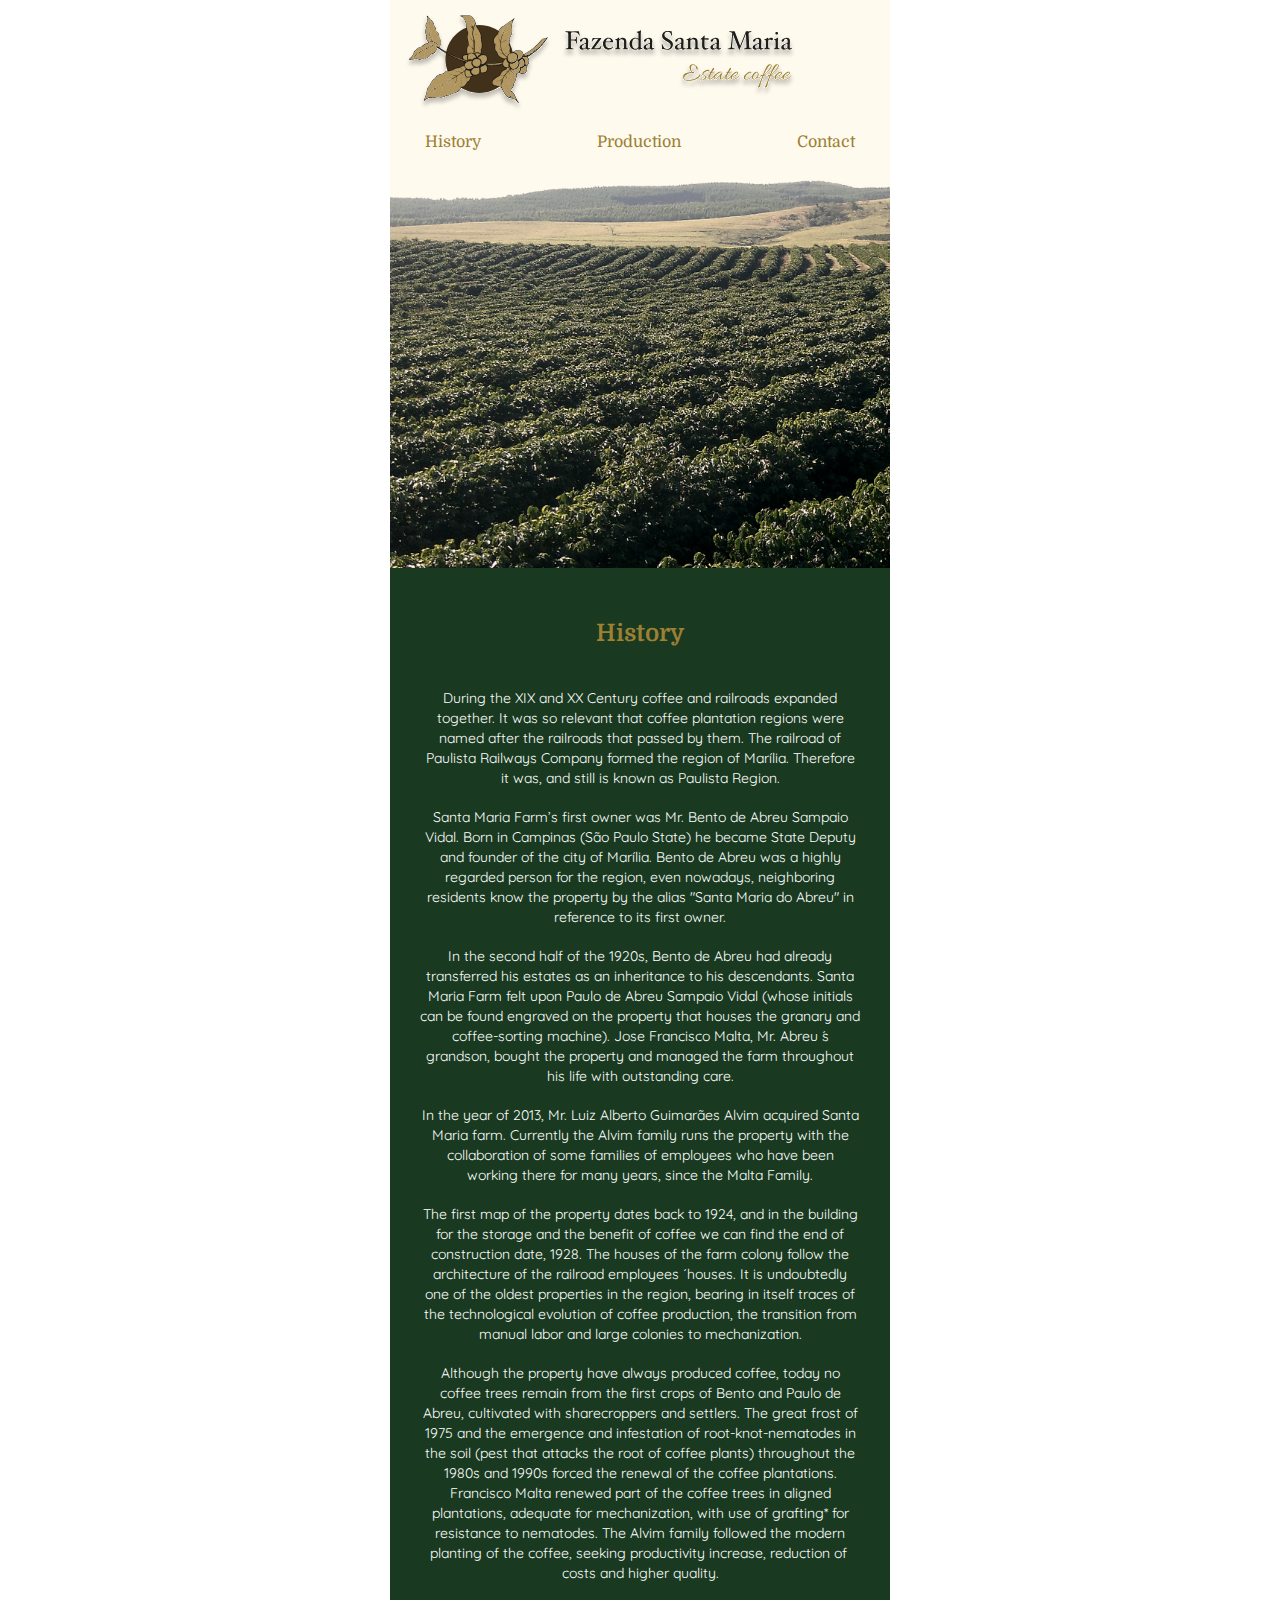
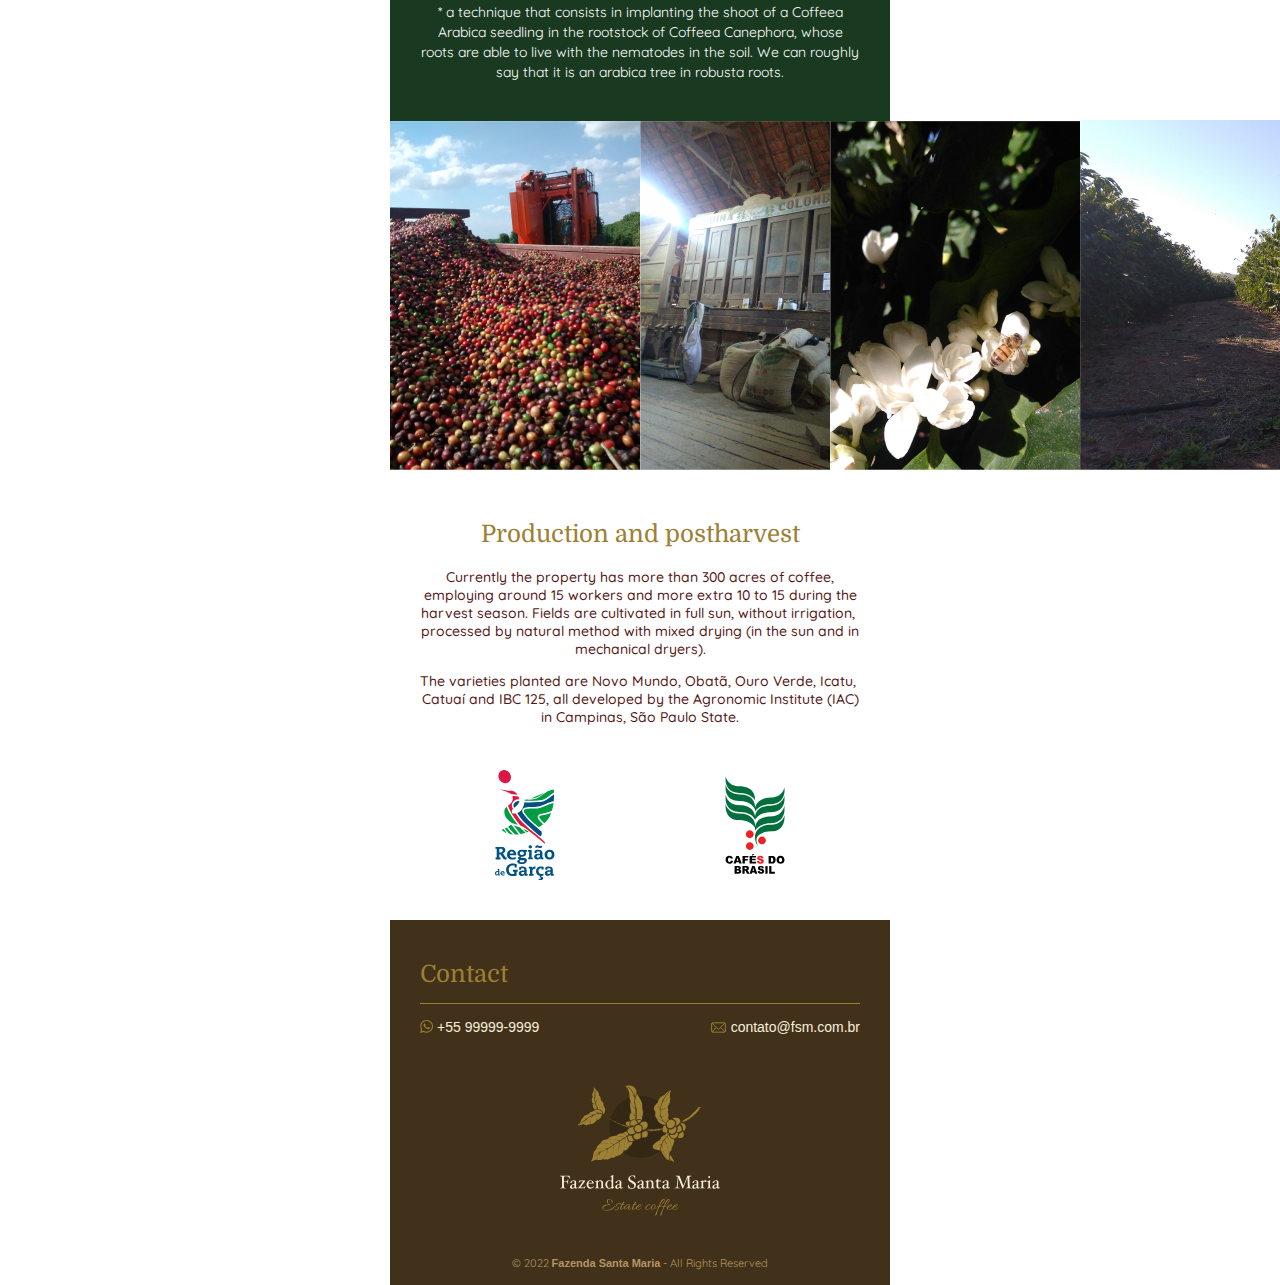
==== home.html @ b1a5f1fe "slide w autoplay on css" ====
<!DOCTYPE html>
<html lang="en">
<head>
  <meta charset="UTF-8">
  <meta http-equiv="X-UA-Compatible" content="IE=edge">
  <meta name="viewport" content="width=device-width, initial-scale=1.0">
  <!-- <link rel="stylesheet" href="https://cdnjs.cloudflare.com/ajax/libs/glider-js/1.6.6/glider.min.css" integrity="sha512-YM6sLXVMZqkCspZoZeIPGXrhD9wxlxEF7MzniuvegURqrTGV2xTfqq1v9FJnczH+5OGFl5V78RgHZGaK34ylVg==" crossorigin="anonymous" referrerpolicy="no-referrer" /> -->
  <link rel="stylesheet" type="text/css" href="./assets/main.css" media="screen" />
  <title>Fazenda Santa Maria</title>
</head>
<body>
  <div class="mobile-width">

    <div class="header-container">
      <div class="header-wrapper">
        <div class="header-logo-box"> 
          <img src="./assets/images/logo.svg" alt="logo">
        </div>
        <div class="header-menu">
          <ul>
            <li><a href="#history">History</a></li>
            <li><a href="#production">Production</a></li>
            <li><a href="#contact">Contact</a></li>
          </ul>
        </div>
      </div>
    </div>
  
    <div class="picture-container">
    </div>


    <div id="history" class="history-container">
      <div class="history-wrapper">
        <h2> History </h2>
        <p> During the XIX and XX Century coffee and railroads expanded together. It was so relevant that coffee plantation regions were named after the railroads that passed by them. The railroad of Paulista Railways Company formed the region of Marília. Therefore it was, and still is known as Paulista Region.</p>
        <p>Santa Maria Farm’s first owner was Mr. Bento de Abreu Sampaio Vidal. Born in Campinas (São Paulo State) he became State Deputy and founder of the city of Marília. ​Bento de Abreu was a highly regarded person for the region, even nowadays, neighboring residents know the property by the alias "Santa Maria do Abreu" in reference to its first owner.</p>
        <p> In the second half of the 1920s, Bento de Abreu had already transferred his estates as an inheritance to his descendants. Santa Maria Farm felt upon Paulo de Abreu Sampaio Vidal (whose initials can be found engraved on the property that houses the granary and coffee-sorting machine). Jose Francisco Malta, Mr. Abreu ́s grandson, bought the property and managed the farm throughout his life with outstanding​ ​care.</p>
        <p>In the year of 2013, Mr. Luiz Alberto Guimarães Alvim acquired Santa Maria farm. Currently the Alvim family runs the property with the collaboration​ ​of​ ​some​ ​families​ ​of​ ​employees​ ​who have been working there for many years, since the Malta​ ​Family. </p>
        <p>The first map of the property dates back to 1924, and in the building for the storage and the benefit of coffee we can find the end of construction date, 1928. The houses of the farm colony follow the architecture of the railroad employees ́ houses. It is undoubtedly one of the oldest properties in the region, bearing in itself traces of the technological evolution of coffee production, the transition from manual labor and large colonies to​ ​mechanization. </p>
        <p> Although the prop​erty have always produced coffee, today no coffee trees remain from the first crops of Bento and Paulo de Abreu, cultivated with sharecroppers and settlers. The great frost of 1975 and the emergence and infestation of root-knot-nematodes in the soil (pest that attacks the root of coffee plants) throughout the 1980s and 1990s forced the renewal of the coffee plantations. Francisco Malta renewed part of the coffee trees in aligned plantations, adequate for mechanization, with use of grafting* for resistance to nematodes. The Alvim family followed the modern planting of the coffee, seeking productivity increase, reduction​ ​of​ ​costs​ ​and​ ​higher​ ​quality.</p>
        <p>* a ​technique that consists in implanting the shoot of a Coffeea Arabica seedling in the rootstock of Coffeea Canephora, whose roots are able to live with the nematodes in the soil. We can roughly say that it is an arabica tree​ ​in​ ​robusta​ ​roots. </p>
      </div>
    </div>


    <div class="slider"> 
      <div class="slide-track">
        <div class="slide"><img src="./assets/images/sld-fazenda.jpg" ></div>
        <div class="slide-thin"><img src="./assets/images/sld-fazenda2.jpg" ></div>
        <div class="slide"><img src="./assets/images/sld-fazenda5.jpg" ></div>
        <div class="slide-large"><img src="./assets/images/sld-fazenda6.jpg" ></div>
        <div class="slide-thin"><img src="./assets/images/sld-fazenda7.jpg" ></div>
        <div class="slide"><img src="./assets/images/sld-fazenda.jpg" ></div>
        <div class="slide-thin"><img src="./assets/images/sld-fazenda2.jpg" ></div>
        <div class="slide"><img src="./assets/images/sld-fazenda5.jpg" ></div>
        <div class="slide-large"><img src="./assets/images/sld-fazenda6.jpg" ></div>
        <div class="slide-thin"><img src="./assets/images/sld-fazenda7.jpg" ></div>
      </div>
    </div>

    <div id="production" class="production-container">
      <div class="production-wrapper">
        <div class="production-text"> 
          <h2>Production​ ​and​ ​postharvest</h2>
          <p>Currently the property has more than 300 acres of coffee, employing around 15 workers and more extra 10 to 15 during the harvest season. Fields are cultivated in full sun, without irrigation, ​processed by natural method​ ​with​ ​mixed​ ​drying​ ​(in​ ​the​ ​sun​ ​and​ ​in​ ​mechanical​ ​dryers).</p>
          <p>The varieties planted are ​Novo Mundo​, ​Obatã​, ​Ouro Verde​, ​Icatu​, ​Catuaí and ​IBC 125​, all developed by the​ ​Agronomic​ ​Institute​ ​(IAC)​ ​in​ ​Campinas,​ ​São​ ​Paulo​ ​State.</p>
        </div>
        <div class="production-logos"> 
          <img src="./assets/images/garca.svg" alt="logo">
          <img src="./assets/images/cafebr.svg" alt="logo">
        </div>
      </div>
    </div>

    <div id="contact" class="footer-container">
      <div class="footer-wrapper">
        <div class="footer-contact">
          <div class="footer-contact--title">
            Contact
          </div>
          <div class="footer-contact--data">
            <div class="footer-contact--cellphone">
              +55 99999-9999
            </div>
            <div class="footer-contact--mail">
              contato@fsm.com.br
            </div>
          </div>
        </div>
        <div class="footer-logo">
          <img src="./assets/images/logo2.svg" alt="logo">
        </div>
        <div class="footer-rights">
          © 2022 <span class="text-bold">Fazenda Santa Maria</span> - All Rights Reserved
        </div>
      </div>
    </div>


  </div>
</body>
<!-- <script src="https://cdnjs.cloudflare.com/ajax/libs/glider-js/1.6.6/glider.min.js" integrity="sha512-RidPlemZ+Xtdq62dXb81kYFycgFQJ71CKg+YbKw+deBWB0TLIqCraOn6k0CWDH2rGvE1a8ruqMB+4E4OLVJ7Dg==" crossorigin="anonymous" referrerpolicy="no-referrer"></script>
<script src="./assets/script.js"></script> -->
</html>
---- assets/main.css ----
@import url('https://fonts.googleapis.com/css2?family=Domine&family=Quicksand:wght@500&display=swap');


body {
  height: 100%;
  margin: 0;
}

h1, h2, h3, h4, h5, h6, p, span,  ul, ol, li, legend, table, tr, td, div {
  font-family: 'Manrope', sans-serif;
  box-sizing: border-box;
}

input, select, textarea {
  font-family: 'Inter', sans-serif;
  box-sizing: border-box;
}

html {
  scroll-behavior: smooth;
}

a {
  text-decoration: none;
}

html {
  scroll-behavior: smooth;
}

.mobile-width {
  max-width: 500px;
  margin: 0 auto;
}

.header-container {
  background-color: #FFFAEE;
  padding: 15px 15px 0;
}

.header-wrapper {
  display: flex;
  flex-wrap: wrap;
}

.header-logo-box {
  display: flex;
}

.header-logo-box img {  
  max-width: 100%;  
  height: auto;  
}

.header-menu{
  width: 100%;
}
  
.header-menu ul {
  list-style-type: none;
  display: flex;
  justify-content: space-between;
  padding: 5px 20px;
}

.header-menu li a {
  color: #9C8034;
  font-family: 'Domine';
  font-size: 16px;
  line-height: 20px;
  text-decoration: none;
}

.header-menu li:hover {
  cursor: pointer;
}

.picture-container {
  width: 100%;
  min-height: 400px;
  background-image: url("images/fazenda.jpg");
  background-size: cover;
  margin-bottom: -25px;
}

.history-container {
  width: 100%;
  background-color: #193A20;
  padding-bottom: 20px;
}

.history-wrapper {
  padding: 0 30px;
}

.history-wrapper h2 {
  font-family: 'Domine';
  align-items: center;
  font-size: 24px;
  line-height: 30px;
  color: #9C8034;
  padding: 50px 0 20px;
  text-align: center;
}

.history-wrapper p {
  font-family: 'Quicksand';
  color: white;
  text-align: center;
  font-size: 14px;
  line-height: 20px;
  padding-bottom: 5px;
}

.slider {
  height: 349px;
  margin: auto;
  position: relative;
  display: grid;
  place-items: center;
}

.slide-track {
  display: flex;
  width: 6000px;
  animation: scroll 25s linear infinite;
}

.slide {
  height: 200px;
  width: 250px;
  display: flex;
  align-items: center;
}

.slide-thin {
  height: 200px;
  width: 190px;
  display: flex;
  align-items: center;
}

.slide-large {
  height: 200px;
  width: 615px;
  display: flex;
  align-items: center;
}


@keyframes scroll {
  0% {
    transform: translateX(0);
  }
  100% {
    transform: translateX(calc(-250px *10));
  }
}

.production-container {
  width: 100%;
}

.production-wrapper{
  display: block;
}
    
.production-text {
  text-align: center;
  padding: 30px;
}

.production-text h2 {
  font-family: 'Domine';
  font-size: 24px;
  line-height: 28px;
  font-weight: 400;
  color: #9C8034;
}

.production-text p {
  font-family: 'Quicksand';
  font-size: 14px;
  line-height: 18px;
  font-weight: 500;
  color: #561717
}
    
.production-logos {
  padding: 0 20px 40px;
  display: flex;
  justify-content: space-around;
}

.production-logos img {
    width: 60px;
  }

 
.footer-container {
  width: 100%;
  background-color: #41311A;
}
.footer-wrapper {
  padding: 40px 30px 15px;
  display: block;
}

.footer-contact{
  padding-bottom: 50px;
}

.footer-contact--title{
  color: #9C8034;
  font-family: 'Domine';
  font-weight: 400;
  font-size: 24px;
  line-height: 28px;
  margin-bottom: 15px;
  padding-bottom: 15px;
  border-bottom: 1px solid;
}

.footer-contact--data {
  display: flex;
  justify-content: space-between;
  font-family: 'Quicksand';
  font-size: 14px;
  color: #F8EFDB;
}

.footer-contact--data img {
  width: 15px;
}

.footer-contact--cellphone, .footer-contact--mail {
  display: flex;
  padding-left: 17px;
  position: relative;
}

.footer-contact--cellphone::before{
  position: absolute;
  content: "";
  width: 13px;
  height: 13px;
  top: 1px;
  left: 0;
  background-image: url("images/cellphone.svg");
  background-size: contain;
  background-repeat: no-repeat;
}

.footer-contact--mail::before{
  position: absolute;
  content: "";
  width: 15px;
  height: 15px;
  top: 3px;
  left: -3px;
  background-image: url("images/mail.svg");
  background-size: contain;
  background-repeat: no-repeat;
}
    
.footer-logo {
  display: flex;
  justify-content: center;
  padding-bottom: 40px;
}

.footer-logo img {
  width: 160px;
}
 
.footer-rights{
  color: #B29660;
  font-family: 'Quicksand';
  font-size: 11px;
  text-align: center;
}

span.text-bold { 
  font-weight: 700;
}

.u-pl5 {
  padding-left: 5px;
}
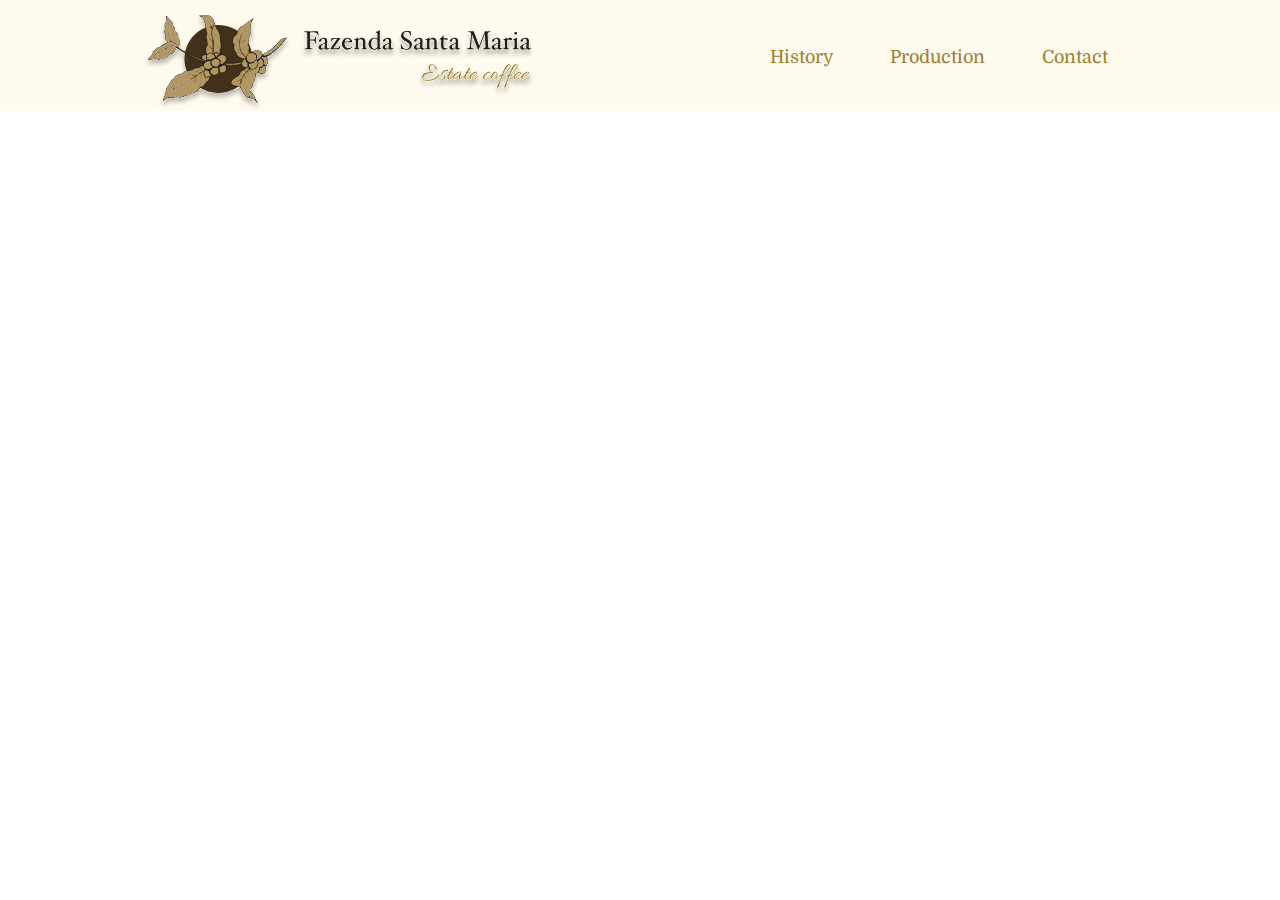
==== commit 68dc88b1: "make header responsive" ====
--- a/home.html
+++ b/home.html
@@ -9,7 +9,7 @@
   <title>Fazenda Santa Maria</title>
 </head>
 <body>
-  <div class="mobile-width">
+  <!-- <div class="mobile-width"> -->
 
     <div class="header-container">
       <div class="header-wrapper">
@@ -25,7 +25,7 @@
         </div>
       </div>
     </div>
-  
+<!--   
     <div class="picture-container">
     </div>
 
@@ -98,7 +98,7 @@
     </div>
 
 
-  </div>
+  </div> -->
 </body>
 <!-- <script src="https://cdnjs.cloudflare.com/ajax/libs/glider-js/1.6.6/glider.min.js" integrity="sha512-RidPlemZ+Xtdq62dXb81kYFycgFQJ71CKg+YbKw+deBWB0TLIqCraOn6k0CWDH2rGvE1a8ruqMB+4E4OLVJ7Dg==" crossorigin="anonymous" referrerpolicy="no-referrer"></script>
 <script src="./assets/script.js"></script> -->
--- a/assets/main.css
+++ b/assets/main.css
@@ -33,18 +33,26 @@
   margin: 0 auto;
 }
 
+
+
 .header-container {
   background-color: #FFFAEE;
   padding: 15px 15px 0;
-}
+  min-width: 325px;
+}
+
+
 
 .header-wrapper {
   display: flex;
   flex-wrap: wrap;
+  max-width: 1200px;
+  margin: 0 auto; 
 }
 
 .header-logo-box {
   display: flex;
+  margin: 0 auto;
 }
 
 .header-logo-box img {  
@@ -52,16 +60,31 @@
   height: auto;  
 }
 
-.header-menu{
-  width: 100%;
-}
-  
-.header-menu ul {
-  list-style-type: none;
-  display: flex;
-  justify-content: space-between;
-  padding: 5px 20px;
-}
+.header-menu { 
+  width: 100%;
+  max-width: 395px;
+  margin: 0 auto;
+}
+
+@media (max-width:815px) {
+  .header-menu ul {
+    list-style-type: none;
+    display: flex;
+    justify-content: space-between;
+    padding: 0;
+  }
+}
+
+@media (min-width:815px) {
+  .header-menu ul {
+    list-style-type: none;
+    display: flex;
+    justify-content: space-around;
+    padding: 10px 0 0;
+    font-size: 20px;
+  }
+}
+
 
 .header-menu li a {
   color: #9C8034;
@@ -69,6 +92,12 @@
   font-size: 16px;
   line-height: 20px;
   text-decoration: none;
+}
+
+@media (min-width:815px) {
+  .header-menu li a {
+    font-size: 18px;
+  }
 }
 
 .header-menu li:hover {
@@ -118,6 +147,8 @@
   position: relative;
   display: grid;
   place-items: center;
+  max-width: 500px;
+  overflow: hidden;
 }
 
 .slide-track {
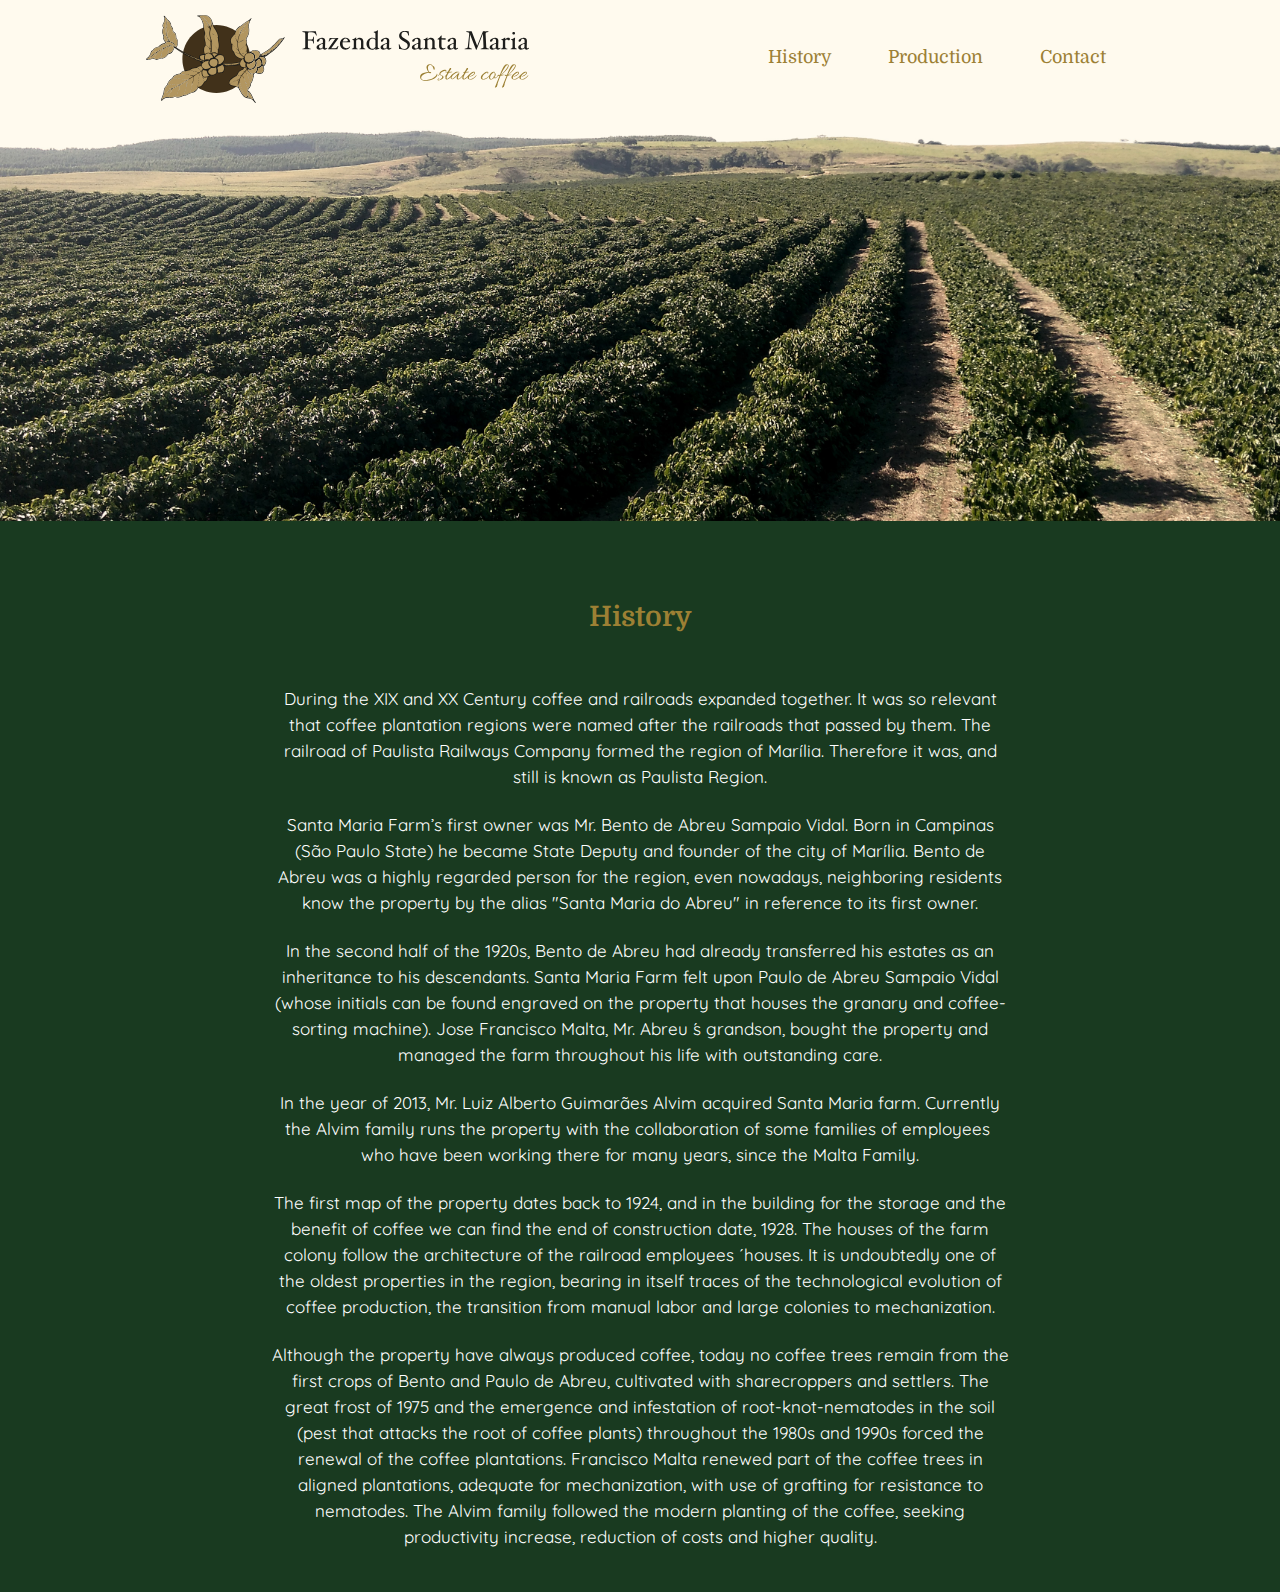
==== commit 0cf0924a: "history section responsive" ====
--- a/home.html
+++ b/home.html
@@ -25,7 +25,7 @@
         </div>
       </div>
     </div>
-<!--   
+ 
     <div class="picture-container">
     </div>
 
@@ -38,12 +38,12 @@
         <p> In the second half of the 1920s, Bento de Abreu had already transferred his estates as an inheritance to his descendants. Santa Maria Farm felt upon Paulo de Abreu Sampaio Vidal (whose initials can be found engraved on the property that houses the granary and coffee-sorting machine). Jose Francisco Malta, Mr. Abreu ́s grandson, bought the property and managed the farm throughout his life with outstanding​ ​care.</p>
         <p>In the year of 2013, Mr. Luiz Alberto Guimarães Alvim acquired Santa Maria farm. Currently the Alvim family runs the property with the collaboration​ ​of​ ​some​ ​families​ ​of​ ​employees​ ​who have been working there for many years, since the Malta​ ​Family. </p>
         <p>The first map of the property dates back to 1924, and in the building for the storage and the benefit of coffee we can find the end of construction date, 1928. The houses of the farm colony follow the architecture of the railroad employees ́ houses. It is undoubtedly one of the oldest properties in the region, bearing in itself traces of the technological evolution of coffee production, the transition from manual labor and large colonies to​ ​mechanization. </p>
-        <p> Although the prop​erty have always produced coffee, today no coffee trees remain from the first crops of Bento and Paulo de Abreu, cultivated with sharecroppers and settlers. The great frost of 1975 and the emergence and infestation of root-knot-nematodes in the soil (pest that attacks the root of coffee plants) throughout the 1980s and 1990s forced the renewal of the coffee plantations. Francisco Malta renewed part of the coffee trees in aligned plantations, adequate for mechanization, with use of grafting* for resistance to nematodes. The Alvim family followed the modern planting of the coffee, seeking productivity increase, reduction​ ​of​ ​costs​ ​and​ ​higher​ ​quality.</p>
-        <p>* a ​technique that consists in implanting the shoot of a Coffeea Arabica seedling in the rootstock of Coffeea Canephora, whose roots are able to live with the nematodes in the soil. We can roughly say that it is an arabica tree​ ​in​ ​robusta​ ​roots. </p>
+        <p> Although the prop​erty have always produced coffee, today no coffee trees remain from the first crops of Bento and Paulo de Abreu, cultivated with sharecroppers and settlers. The great frost of 1975 and the emergence and infestation of root-knot-nematodes in the soil (pest that attacks the root of coffee plants) throughout the 1980s and 1990s forced the renewal of the coffee plantations. Francisco Malta renewed part of the coffee trees in aligned plantations, adequate for mechanization, with use of grafting for resistance to nematodes. The Alvim family followed the modern planting of the coffee, seeking productivity increase, reduction​ ​of​ ​costs​ ​and​ ​higher​ ​quality.</p>
+        
       </div>
     </div>
 
-
+<!--  
     <div class="slider"> 
       <div class="slide-track">
         <div class="slide"><img src="./assets/images/sld-fazenda.jpg" ></div>
--- a/assets/main.css
+++ b/assets/main.css
@@ -32,8 +32,6 @@
   max-width: 500px;
   margin: 0 auto;
 }
-
-
 
 .header-container {
   background-color: #FFFAEE;
@@ -41,7 +39,11 @@
   min-width: 325px;
 }
 
-
+@media (min-width:815px) {
+  .header-container {
+    padding: 15px 15px 20px;
+  }
+}
 
 .header-wrapper {
   display: flex;
@@ -85,7 +87,6 @@
   }
 }
 
-
 .header-menu li a {
   color: #9C8034;
   font-family: 'Domine';
@@ -104,22 +105,39 @@
   cursor: pointer;
 }
 
+
 .picture-container {
   width: 100%;
   min-height: 400px;
   background-image: url("images/fazenda.jpg");
   background-size: cover;
   margin-bottom: -25px;
+  min-width: 325px;
 }
 
 .history-container {
   width: 100%;
   background-color: #193A20;
   padding-bottom: 20px;
+  min-width: 325px;
 }
 
 .history-wrapper {
   padding: 0 30px;
+  margin: 0 auto;
+  max-width: 400px;
+}
+
+@media (min-width:815px) {
+  .history-wrapper {
+    max-width: 600px;
+  }
+}
+
+@media (min-width:1200px) {
+  .history-wrapper {
+    max-width: 800px;
+  }
 }
 
 .history-wrapper h2 {
@@ -132,6 +150,14 @@
   text-align: center;
 }
 
+@media (min-width:815px) {
+  .history-wrapper h2 {
+    font-size: 28px;
+    line-height: 32px;
+    padding: 80px 0 30px;
+  }
+}
+
 .history-wrapper p {
   font-family: 'Quicksand';
   color: white;
@@ -140,6 +166,15 @@
   line-height: 20px;
   padding-bottom: 5px;
 }
+
+@media (min-width:815px) {
+  .history-wrapper p {
+    font-size: 17px;
+    line-height: 26px;
+  }
+}
+
+
 
 .slider {
   height: 349px;
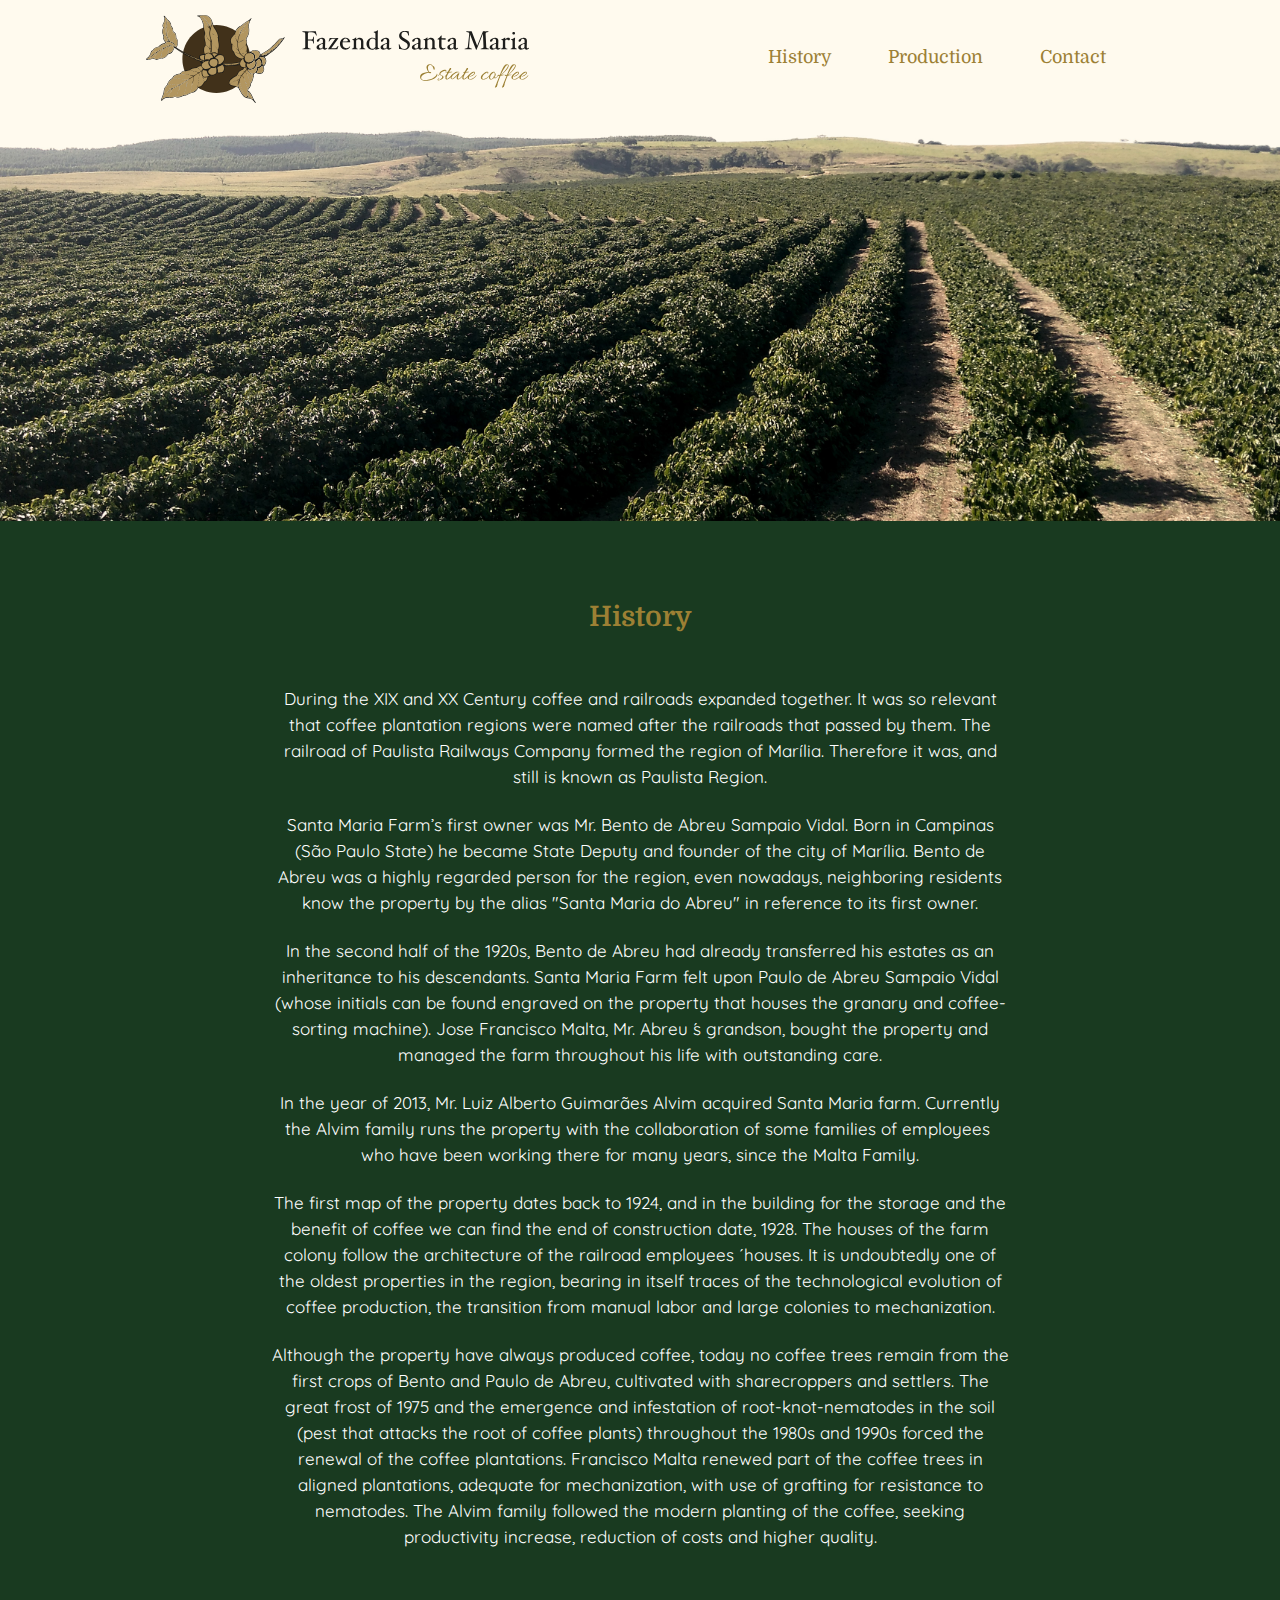
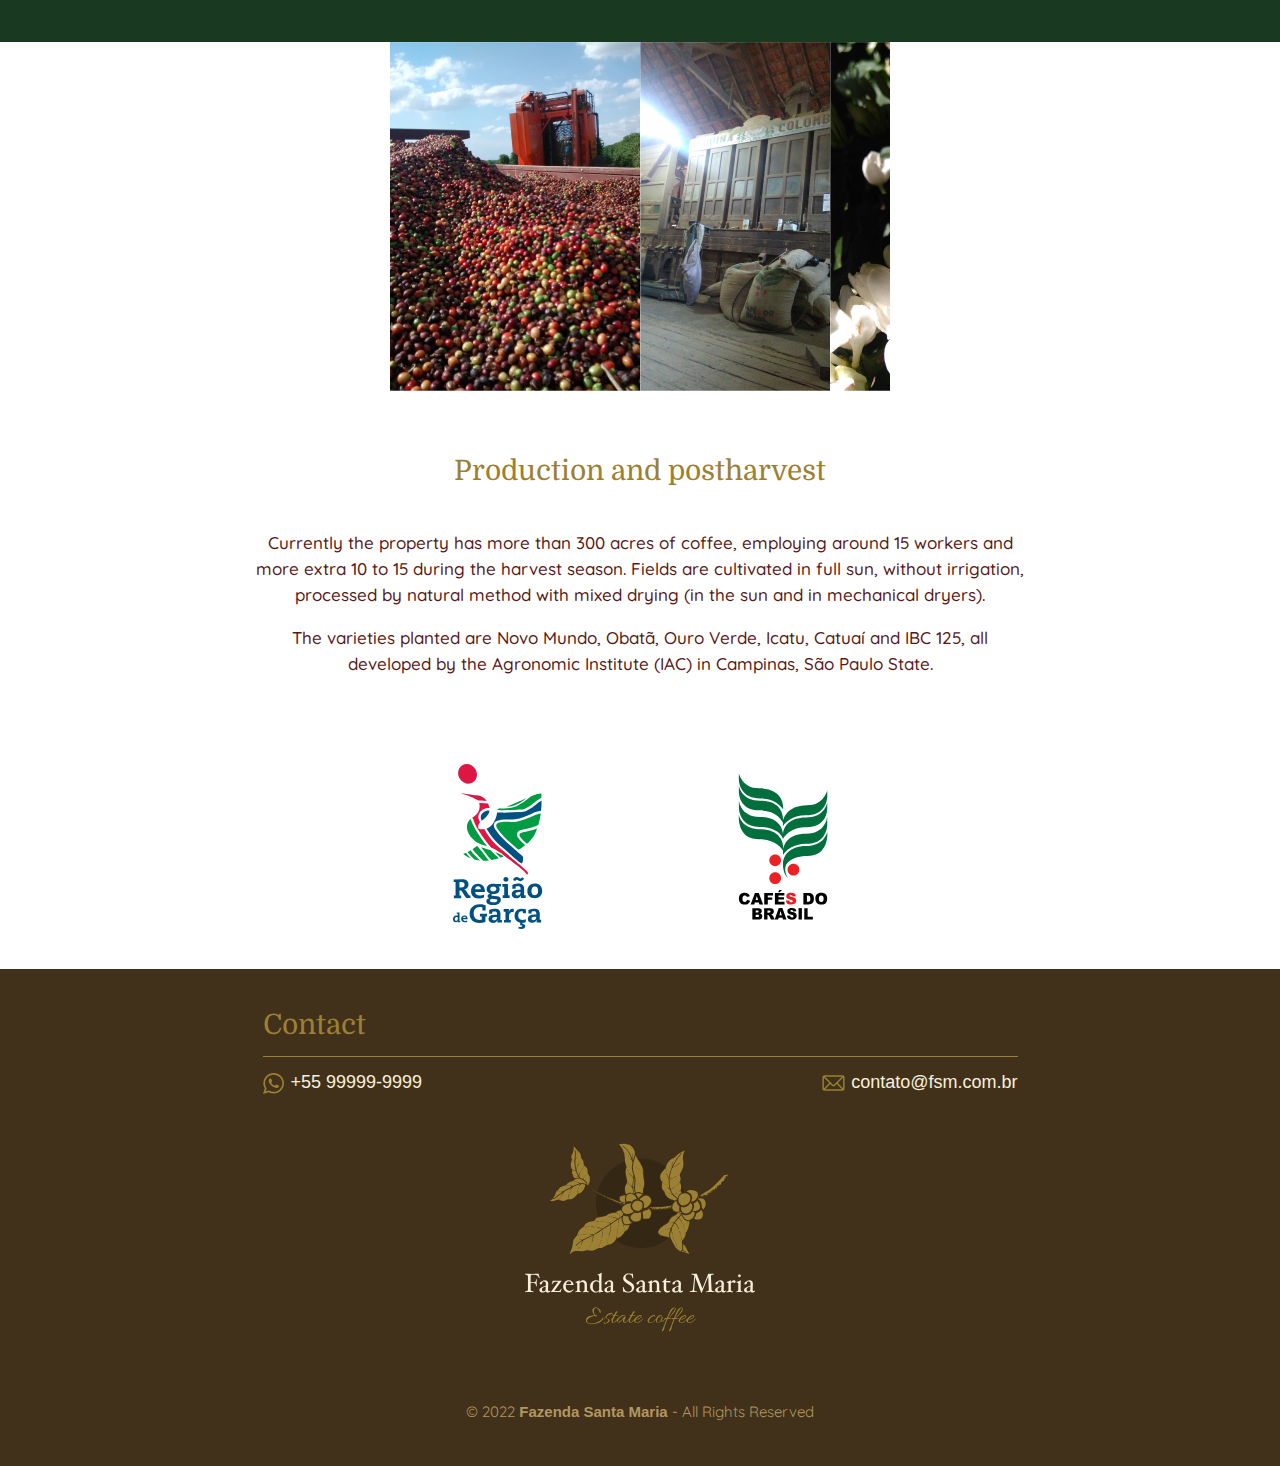
==== commit 173f56f6: "all sections but carousel responsive" ====
--- a/home.html
+++ b/home.html
@@ -9,7 +9,6 @@
   <title>Fazenda Santa Maria</title>
 </head>
 <body>
-  <!-- <div class="mobile-width"> -->
 
     <div class="header-container">
       <div class="header-wrapper">
@@ -43,7 +42,7 @@
       </div>
     </div>
 
-<!--  
+
     <div class="slider"> 
       <div class="slide-track">
         <div class="slide"><img src="./assets/images/sld-fazenda.jpg" ></div>
@@ -98,8 +97,6 @@
     </div>
 
 
-  </div> -->
+
 </body>
-<!-- <script src="https://cdnjs.cloudflare.com/ajax/libs/glider-js/1.6.6/glider.min.js" integrity="sha512-RidPlemZ+Xtdq62dXb81kYFycgFQJ71CKg+YbKw+deBWB0TLIqCraOn6k0CWDH2rGvE1a8ruqMB+4E4OLVJ7Dg==" crossorigin="anonymous" referrerpolicy="no-referrer"></script>
-<script src="./assets/script.js"></script> -->
 </html>
--- a/assets/main.css
+++ b/assets/main.css
@@ -26,11 +26,6 @@
 
 html {
   scroll-behavior: smooth;
-}
-
-.mobile-width {
-  max-width: 500px;
-  margin: 0 auto;
 }
 
 .header-container {
@@ -68,13 +63,11 @@
   margin: 0 auto;
 }
 
-@media (max-width:815px) {
-  .header-menu ul {
-    list-style-type: none;
-    display: flex;
-    justify-content: space-between;
-    padding: 0;
-  }
+.header-menu ul {
+  list-style-type: none;
+  display: flex;
+  justify-content: space-between;
+  padding: 0;
 }
 
 @media (min-width:815px) {
@@ -104,7 +97,6 @@
 .header-menu li:hover {
   cursor: pointer;
 }
-
 
 .picture-container {
   width: 100%;
@@ -120,6 +112,12 @@
   background-color: #193A20;
   padding-bottom: 20px;
   min-width: 325px;
+}
+
+@media (min-width:815px) {
+  .history-container {
+    padding-bottom: 70px;
+  }
 }
 
 .history-wrapper {
@@ -174,8 +172,6 @@
   }
 }
 
-
-
 .slider {
   height: 349px;
   margin: auto;
@@ -184,6 +180,7 @@
   place-items: center;
   max-width: 500px;
   overflow: hidden;
+  min-width: 325px;
 }
 
 .slide-track {
@@ -213,7 +210,6 @@
   align-items: center;
 }
 
-
 @keyframes scroll {
   0% {
     transform: translateX(0);
@@ -225,10 +221,25 @@
 
 .production-container {
   width: 100%;
+  min-width: 325px;
 }
 
 .production-wrapper{
   display: block;
+  margin: 0 auto;
+  max-width: 400px;
+}
+
+@media (min-width:815px) {
+  .production-wrapper {
+    max-width: 600px;
+  }
+}
+
+@media (min-width:1200px) {
+  .production-wrapper {
+    max-width: 830px;
+  }
 }
     
 .production-text {
@@ -244,6 +255,14 @@
   color: #9C8034;
 }
 
+@media (min-width:815px) {
+  .production-text h2 {
+    font-size: 28px;
+    line-height: 32px;
+    padding: 10px 0 20px;
+  }
+}
+
 .production-text p {
   font-family: 'Quicksand';
   font-size: 14px;
@@ -251,6 +270,13 @@
   font-weight: 500;
   color: #561717
 }
+
+@media (min-width:815px) {
+  .production-text p {
+    font-size: 17px;
+    line-height: 26px;
+  }
+}
     
 .production-logos {
   padding: 0 20px 40px;
@@ -258,25 +284,59 @@
   justify-content: space-around;
 }
 
+@media (min-width:815px) {
+  .production-logos {
+    padding: 40px 130px;
+  }
+}
+
 .production-logos img {
     width: 60px;
-  }
-
- 
+}
+
+@media (min-width:815px) {
+  .production-logos img {
+    width: 90px;
+  }
+}
+
 .footer-container {
   width: 100%;
   background-color: #41311A;
 }
+
+@media (min-width:815px) {
+  .footer-container {
+    padding-bottom: 30px;
+  }
+}
+
 .footer-wrapper {
   padding: 40px 30px 15px;
   display: block;
+  margin: 0 auto;
+  max-width: 400px;
+}
+
+@media (min-width:815px) {
+  .footer-wrapper {
+    max-width: 600px;
+    margin: 0 auto;
+  }
+}
+
+@media (min-width:1200px) {
+  .footer-wrapper {
+    max-width: 815px;
+    margin: 0 auto;
+  }
 }
 
 .footer-contact{
   padding-bottom: 50px;
 }
 
-.footer-contact--title{
+.footer-contact--title {
   color: #9C8034;
   font-family: 'Domine';
   font-weight: 400;
@@ -287,6 +347,13 @@
   border-bottom: 1px solid;
 }
 
+@media (min-width:815px) {
+  .footer-contact--title {
+    font-size: 28px;
+    line-height: 32px;
+  }
+}
+
 .footer-contact--data {
   display: flex;
   justify-content: space-between;
@@ -295,8 +362,10 @@
   color: #F8EFDB;
 }
 
-.footer-contact--data img {
-  width: 15px;
+@media (min-width:815px) {
+  .footer-contact--data {
+    font-size: 18px;
+  }
 }
 
 .footer-contact--cellphone, .footer-contact--mail {
@@ -305,7 +374,13 @@
   position: relative;
 }
 
-.footer-contact--cellphone::before{
+@media (min-width:815px) {
+  .footer-contact--cellphone {
+    padding-left: 28px;
+  }
+}
+
+.footer-contact--cellphone::before {
   position: absolute;
   content: "";
   width: 13px;
@@ -317,7 +392,15 @@
   background-repeat: no-repeat;
 }
 
-.footer-contact--mail::before{
+
+@media (min-width:815px) {
+  .footer-contact--cellphone::before {
+    width: 21px;
+    height: 21px;
+  }
+}
+
+.footer-contact--mail::before {
   position: absolute;
   content: "";
   width: 15px;
@@ -328,6 +411,14 @@
   background-size: contain;
   background-repeat: no-repeat;
 }
+
+@media (min-width:815px) {
+  .footer-contact--mail::before {
+    width: 23px;
+    height: 23px;
+    left: -12px;
+  }
+}
     
 .footer-logo {
   display: flex;
@@ -337,6 +428,13 @@
 
 .footer-logo img {
   width: 160px;
+}
+
+@media (min-width:815px) {
+  .footer-logo img {
+    width: 230px;
+    padding-bottom: 30px;
+  }
 }
  
 .footer-rights{
@@ -346,10 +444,12 @@
   text-align: center;
 }
 
+@media (min-width:815px) {
+  .footer-rights{
+    font-size: 15px;
+  }
+}
+
 span.text-bold { 
   font-weight: 700;
 }
-
-.u-pl5 {
-  padding-left: 5px;
-}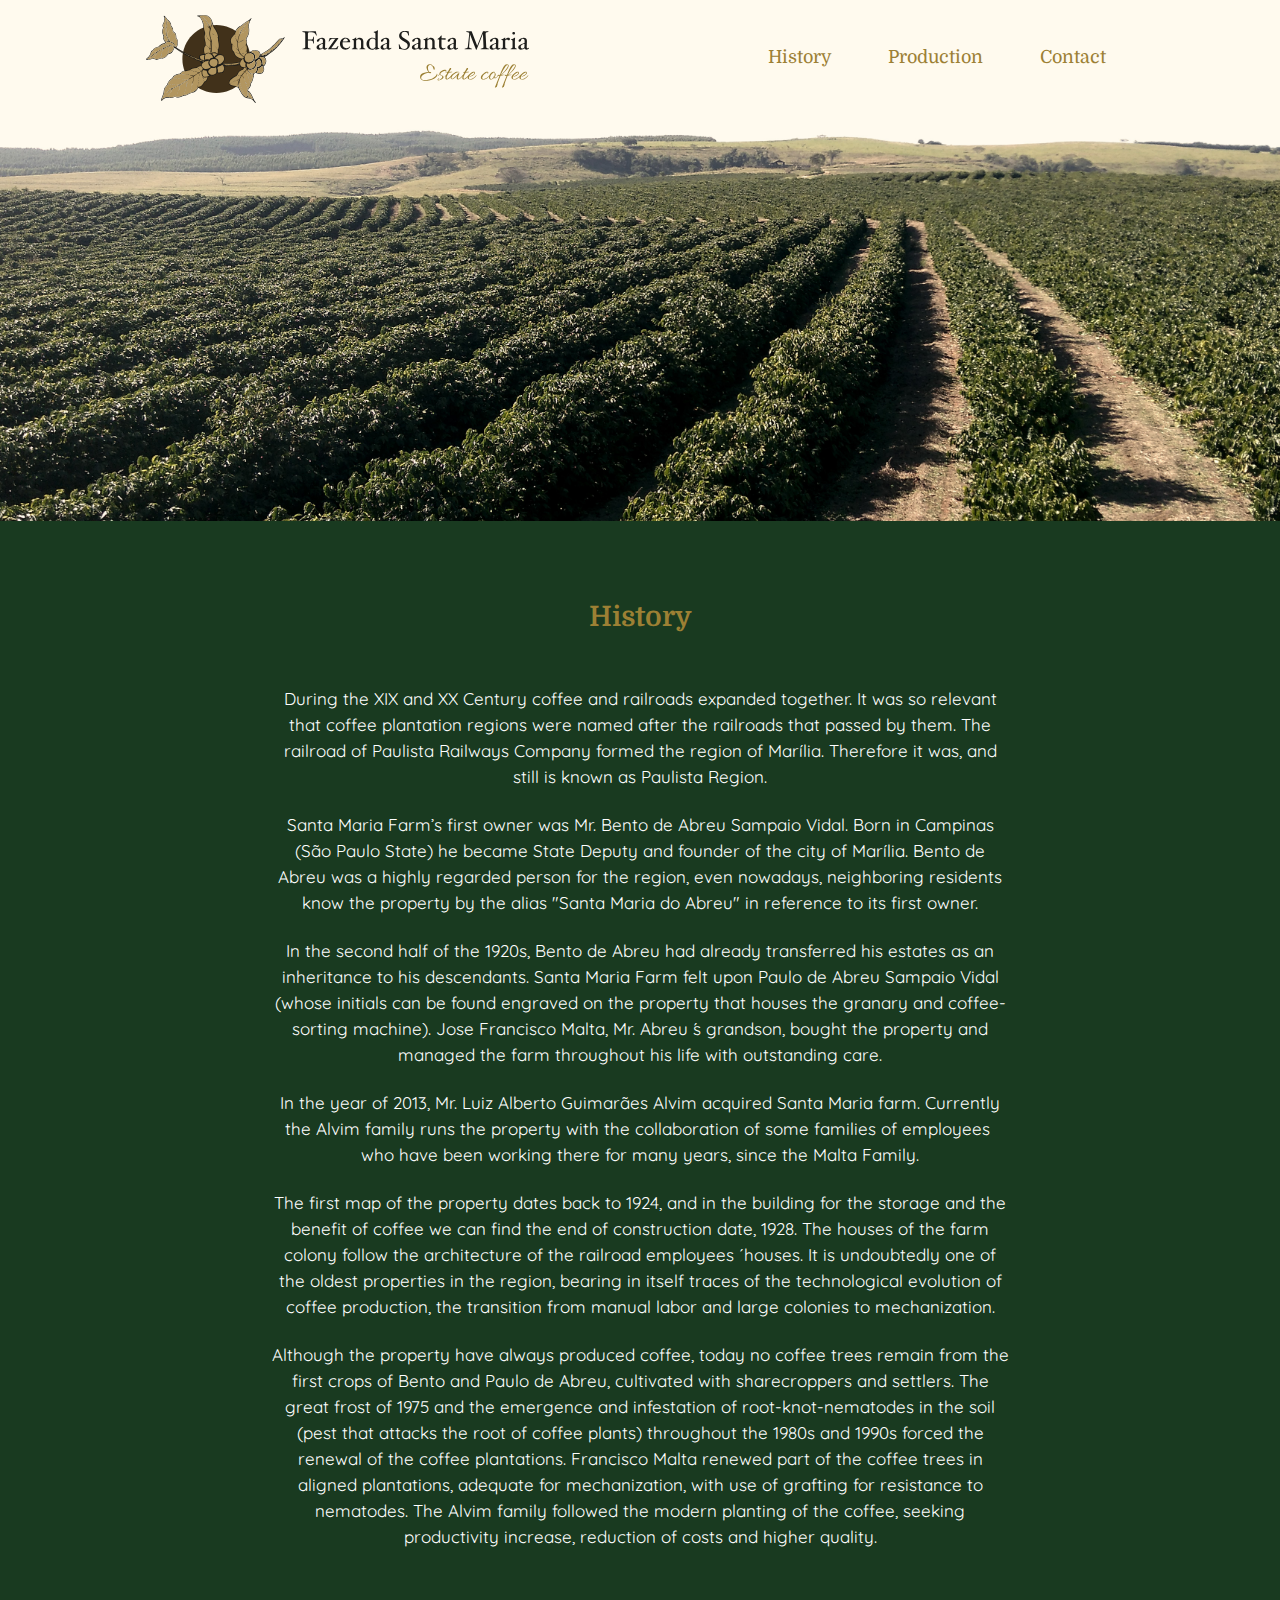
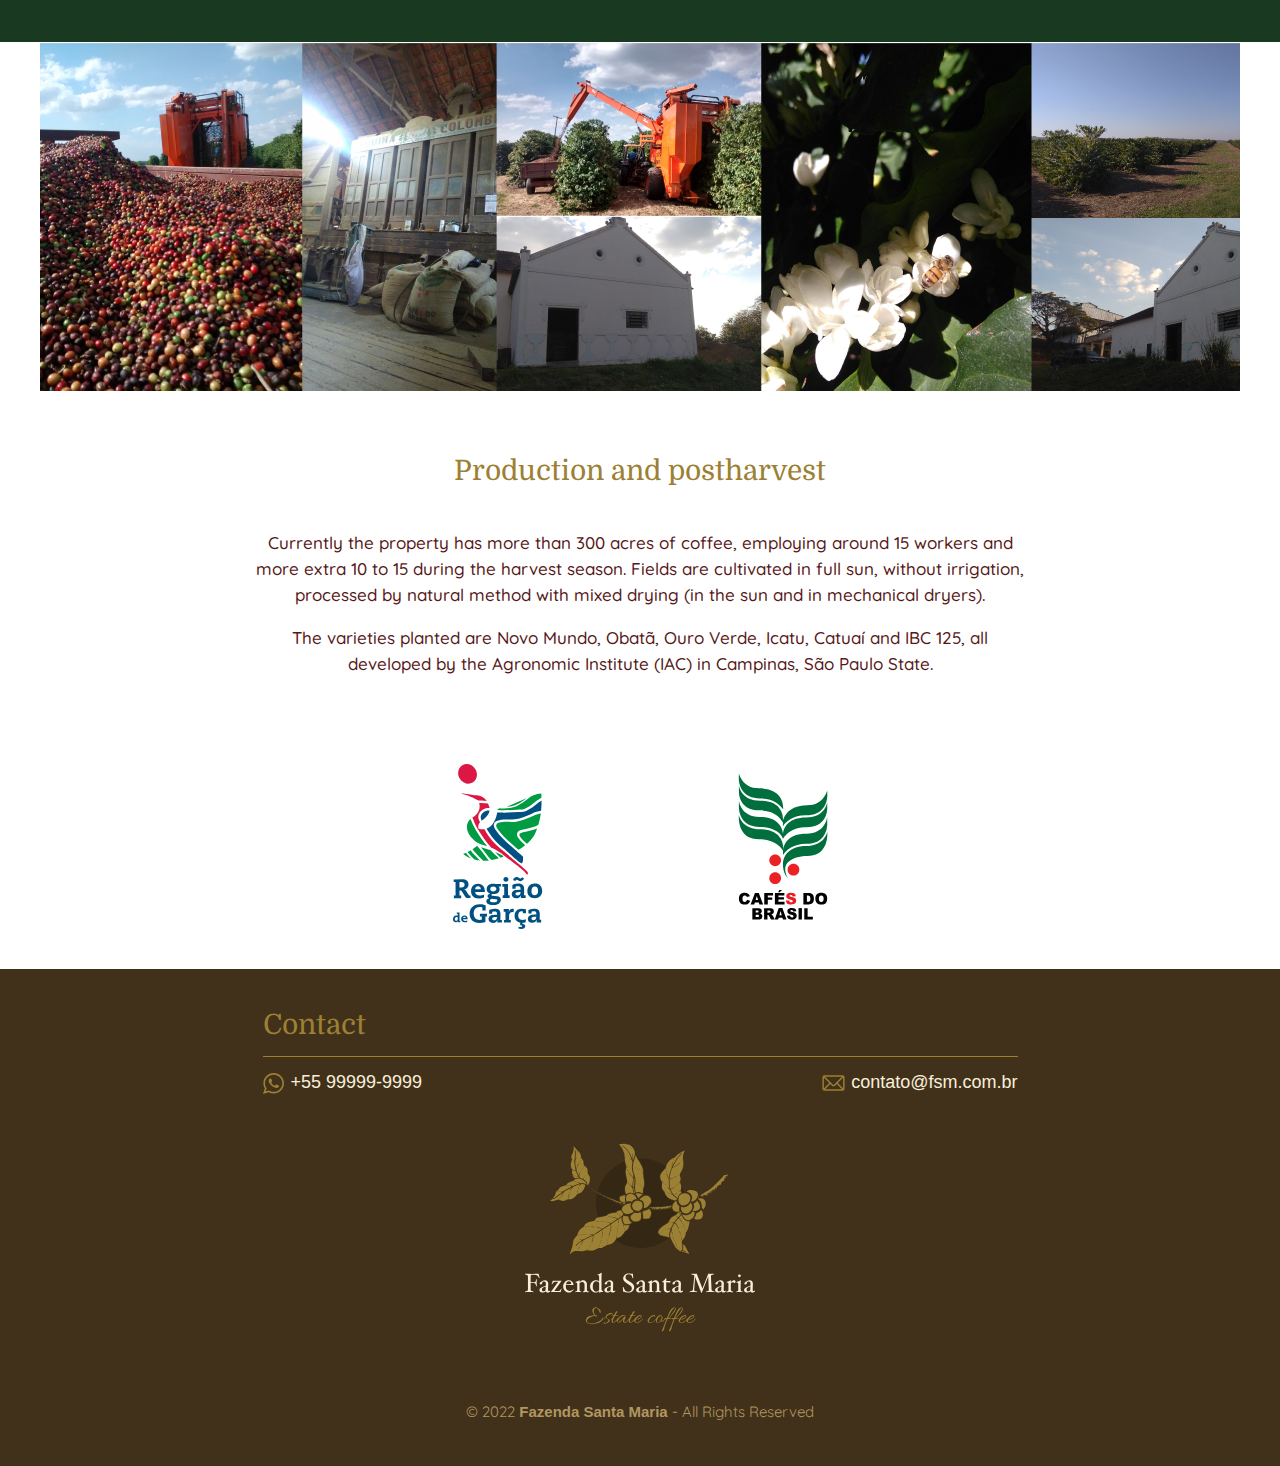
==== commit c4d50eee: "insert full width on carousel" ====
--- a/home.html
+++ b/home.html
@@ -45,16 +45,7 @@
 
     <div class="slider"> 
       <div class="slide-track">
-        <div class="slide"><img src="./assets/images/sld-fazenda.jpg" ></div>
-        <div class="slide-thin"><img src="./assets/images/sld-fazenda2.jpg" ></div>
-        <div class="slide"><img src="./assets/images/sld-fazenda5.jpg" ></div>
-        <div class="slide-large"><img src="./assets/images/sld-fazenda6.jpg" ></div>
-        <div class="slide-thin"><img src="./assets/images/sld-fazenda7.jpg" ></div>
-        <div class="slide"><img src="./assets/images/sld-fazenda.jpg" ></div>
-        <div class="slide-thin"><img src="./assets/images/sld-fazenda2.jpg" ></div>
-        <div class="slide"><img src="./assets/images/sld-fazenda5.jpg" ></div>
-        <div class="slide-large"><img src="./assets/images/sld-fazenda6.jpg" ></div>
-        <div class="slide-thin"><img src="./assets/images/sld-fazenda7.jpg" ></div>
+        <div class="slide"><img src="./assets/images/sld-fazenda-full.jpg" ></div>
       </div>
     </div>
 
--- a/assets/main.css
+++ b/assets/main.css
@@ -1,5 +1,4 @@
 @import url('https://fonts.googleapis.com/css2?family=Domine&family=Quicksand:wght@500&display=swap');
-
 
 body {
   height: 100%;
@@ -172,50 +171,62 @@
   }
 }
 
-.slider {
-  height: 349px;
-  margin: auto;
-  position: relative;
-  display: grid;
-  place-items: center;
-  max-width: 500px;
-  overflow: hidden;
-  min-width: 325px;
-}
-
-.slide-track {
-  display: flex;
-  width: 6000px;
-  animation: scroll 25s linear infinite;
-}
-
-.slide {
-  height: 200px;
-  width: 250px;
-  display: flex;
-  align-items: center;
-}
-
-.slide-thin {
-  height: 200px;
-  width: 190px;
-  display: flex;
-  align-items: center;
-}
-
-.slide-large {
-  height: 200px;
-  width: 615px;
-  display: flex;
-  align-items: center;
-}
-
-@keyframes scroll {
-  0% {
-    transform: translateX(0);
-  }
-  100% {
-    transform: translateX(calc(-250px *10));
+@media (min-width:815px) {
+  .slider {
+    height: 349px;
+    margin: auto;
+    position: relative;
+    display: grid;
+    place-items: center;
+    max-width: 100%;
+    max-width: 1200px;
+    overflow: hidden;
+    min-width: 325px;
+  }
+
+  .slide-track {
+    display: flex;
+    width: 6000px;
+    animation: scroll 25s linear infinite;
+  }
+
+  .slide {
+    height: 200px;
+    width: 250px;
+    display: flex;
+    align-items: center;
+  }
+
+  .slide-thin {
+    height: 200px;
+    width: 190px;
+    display: flex;
+    align-items: center;
+  }
+
+  .slide-large {
+    height: 200px;
+    width: 615px;
+    display: flex;
+    align-items: center;
+  }
+
+  .slide-double {
+    display: block;
+  }
+
+
+  .slide-double-item {
+    height: 50%;
+  }
+
+  @keyframes scroll {
+    0% {
+      transform: translateX(0);
+    }
+    100% {
+      transform: translateX(calc(-250px *10));
+    }
   }
 }
 
@@ -224,7 +235,7 @@
   min-width: 325px;
 }
 
-.production-wrapper{
+.production-wrapper {
   display: block;
   margin: 0 auto;
   max-width: 400px;
@@ -332,7 +343,7 @@
   }
 }
 
-.footer-contact{
+.footer-contact {
   padding-bottom: 50px;
 }
 
@@ -392,7 +403,6 @@
   background-repeat: no-repeat;
 }
 
-
 @media (min-width:815px) {
   .footer-contact--cellphone::before {
     width: 21px;
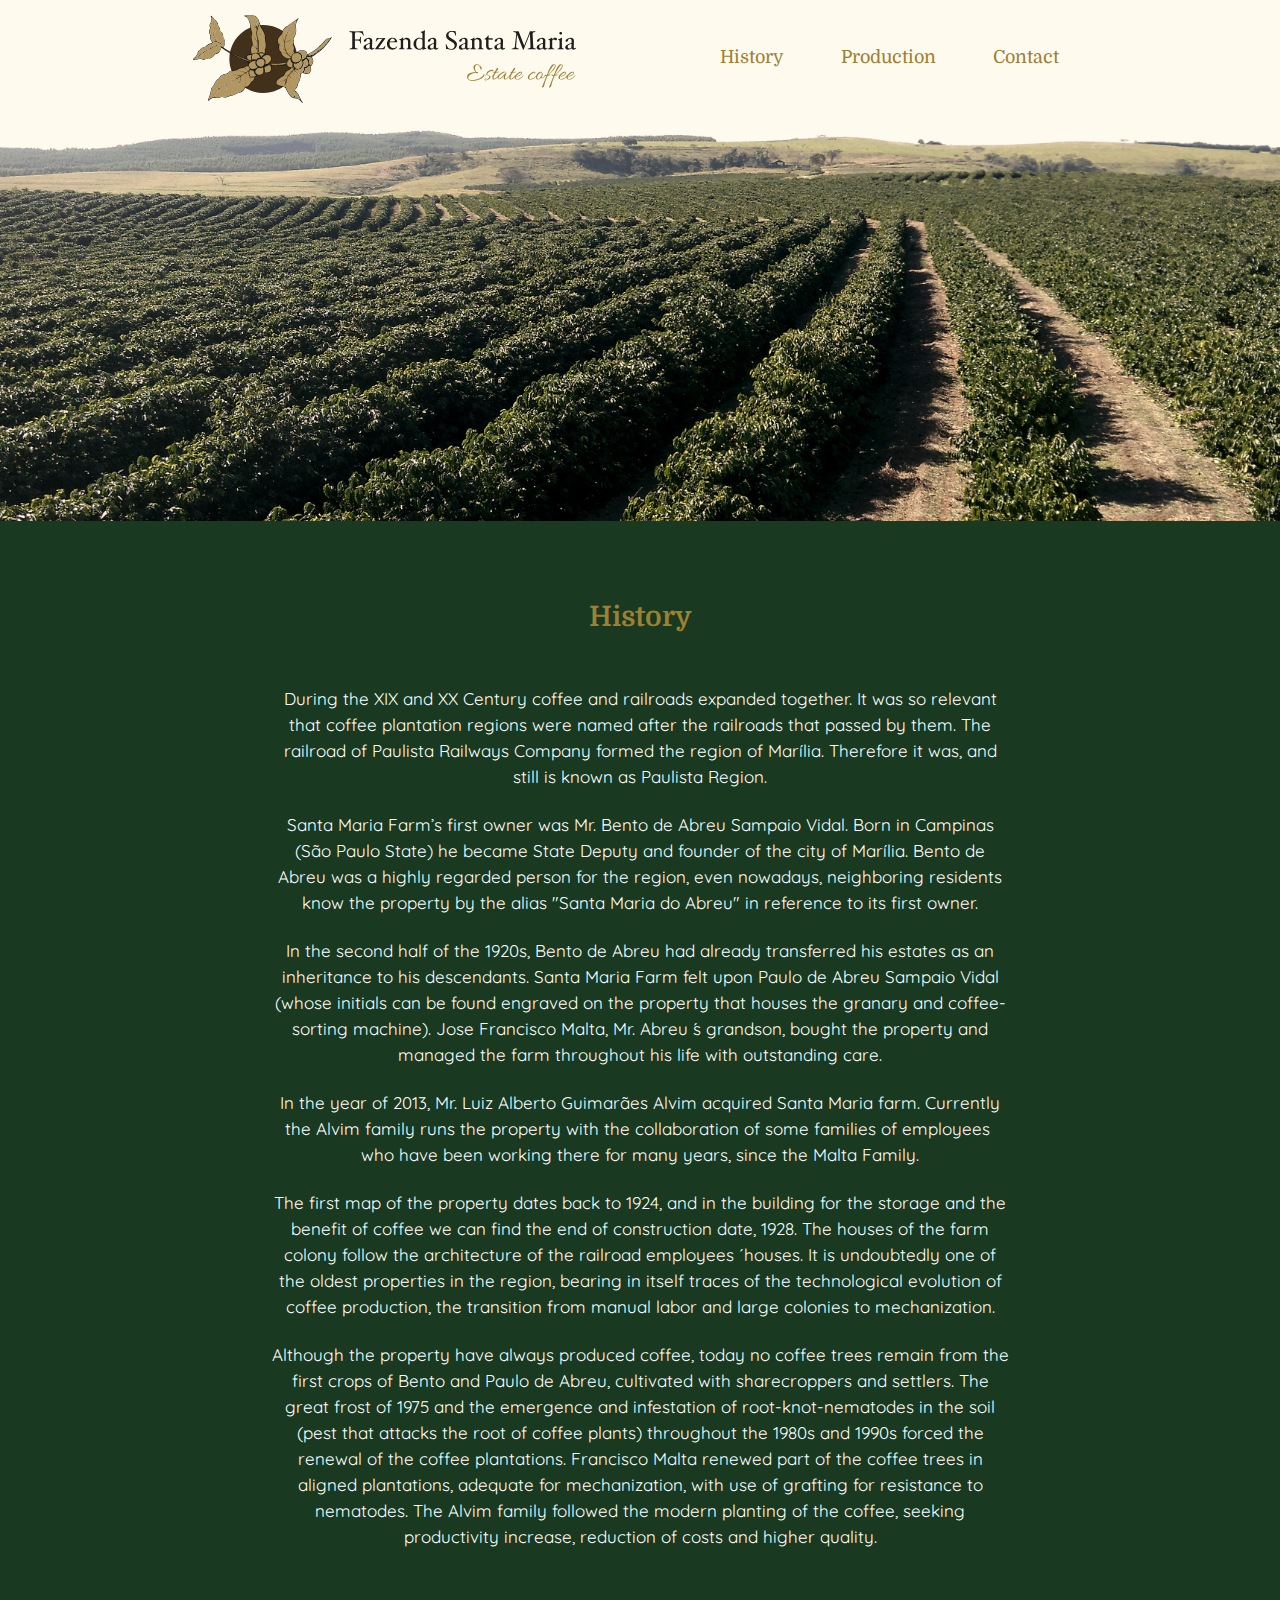
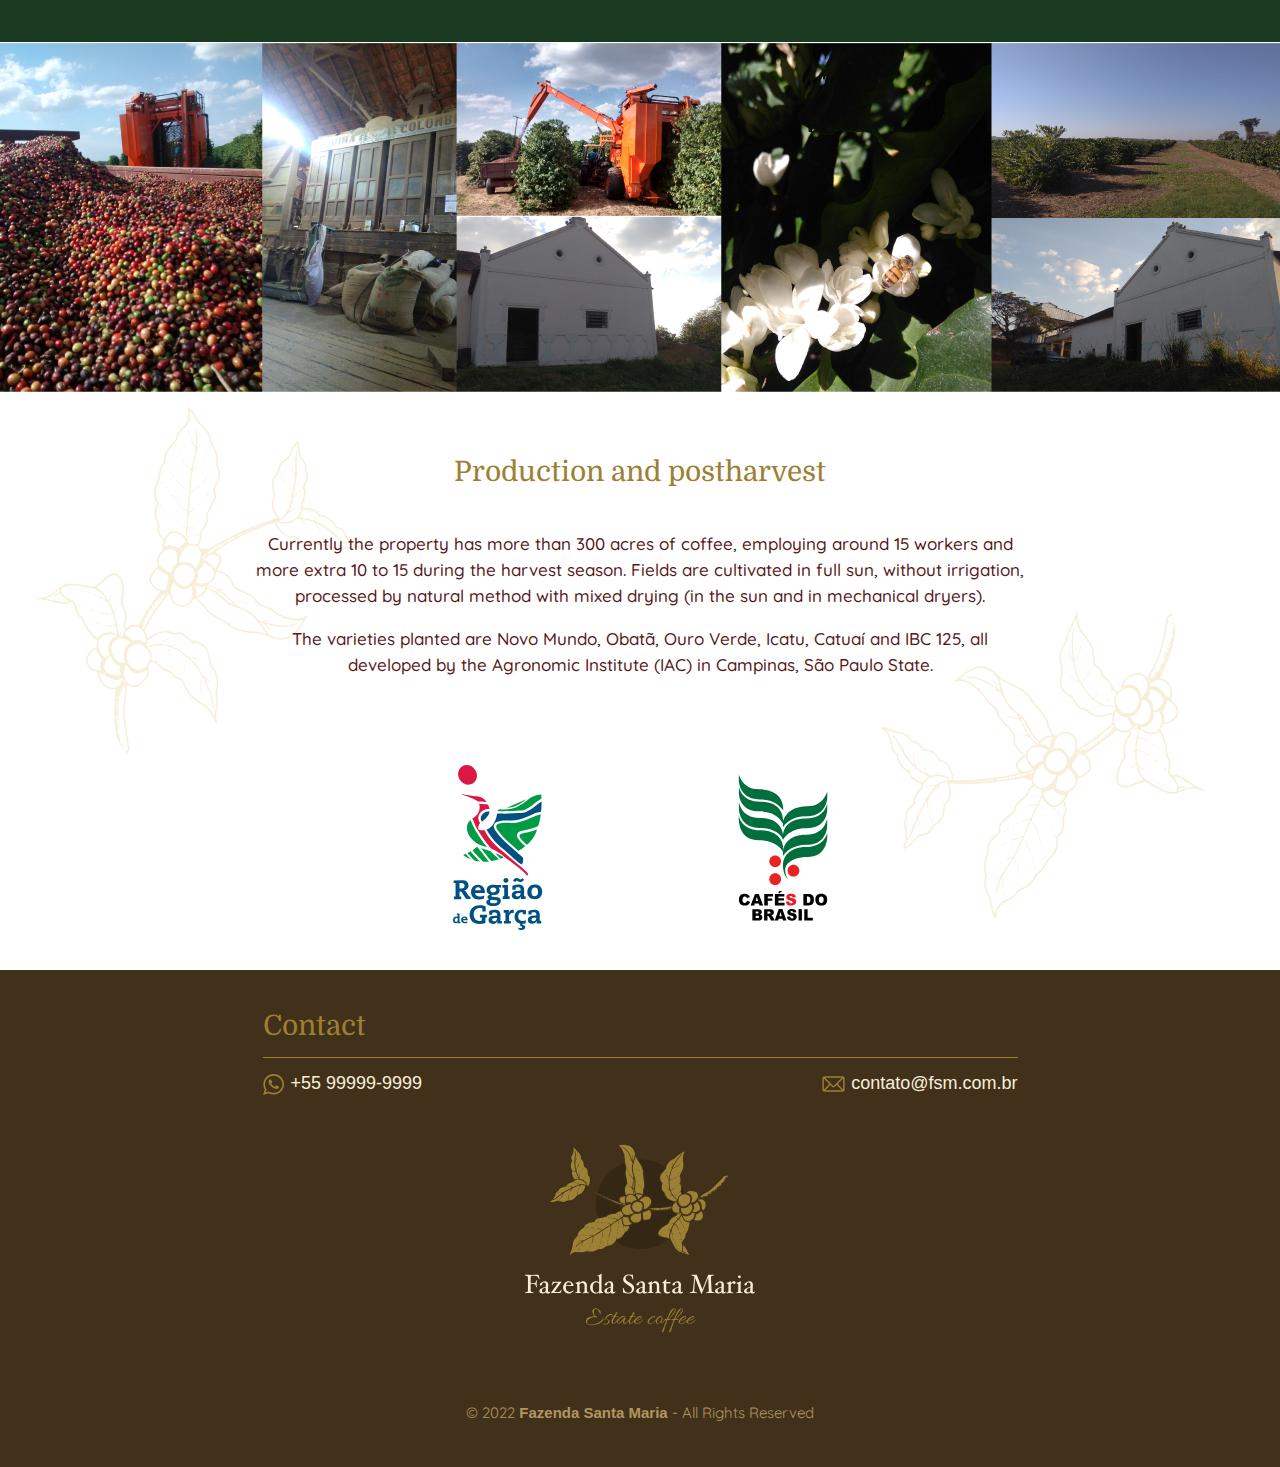
==== commit 76fc7a17: "final version - draft01" ====
--- a/home.html
+++ b/home.html
@@ -28,7 +28,6 @@
     <div class="picture-container">
     </div>
 
-
     <div id="history" class="history-container">
       <div class="history-wrapper">
         <h2> History </h2>
@@ -42,10 +41,14 @@
       </div>
     </div>
 
-
-    <div class="slider"> 
-      <div class="slide-track">
-        <div class="slide"><img src="./assets/images/sld-fazenda-full.jpg" ></div>
+    <div id="logos-home-page">
+      <div class="slider">
+        <div class="slide-track">
+          <div class="slide"><img src="./assets/images/sld-fazenda-full.jpg" ></div>
+          <div class="slide"><img src="./assets/images/sld-fazenda-full.jpg" ></div>
+          <div class="slide"><img src="./assets/images/sld-fazenda-full.jpg" ></div>
+          <div class="slide"><img src="./assets/images/sld-fazenda-full.jpg" ></div>
+        </div>
       </div>
     </div>
 
@@ -87,7 +90,5 @@
       </div>
     </div>
 
-
-
 </body>
 </html>
--- a/assets/main.css
+++ b/assets/main.css
@@ -42,8 +42,9 @@
 .header-wrapper {
   display: flex;
   flex-wrap: wrap;
-  max-width: 1200px;
+  max-width: 1000px;
   margin: 0 auto; 
+  padding: 0 5px;
 }
 
 .header-logo-box {
@@ -53,7 +54,8 @@
 
 .header-logo-box img {  
   max-width: 100%;  
-  height: auto;  
+  height: auto;
+  padding-right: 20px;  
 }
 
 .header-menu { 
@@ -87,7 +89,7 @@
   text-decoration: none;
 }
 
-@media (min-width:815px) {
+@media (min-width:810px) {
   .header-menu li a {
     font-size: 18px;
   }
@@ -171,74 +173,62 @@
   }
 }
 
-@media (min-width:815px) {
-  .slider {
-    height: 349px;
-    margin: auto;
-    position: relative;
-    display: grid;
-    place-items: center;
-    max-width: 100%;
-    max-width: 1200px;
-    overflow: hidden;
-    min-width: 325px;
-  }
-
-  .slide-track {
-    display: flex;
-    width: 6000px;
-    animation: scroll 25s linear infinite;
-  }
-
-  .slide {
-    height: 200px;
-    width: 250px;
-    display: flex;
-    align-items: center;
-  }
-
-  .slide-thin {
-    height: 200px;
-    width: 190px;
-    display: flex;
-    align-items: center;
-  }
-
-  .slide-large {
-    height: 200px;
-    width: 615px;
-    display: flex;
-    align-items: center;
-  }
-
-  .slide-double {
-    display: block;
-  }
-
-
-  .slide-double-item {
-    height: 50%;
-  }
-
-  @keyframes scroll {
-    0% {
-      transform: translateX(0);
-    }
-    100% {
-      transform: translateX(calc(-250px *10));
-    }
-  }
-}
-
 .production-container {
   width: 100%;
   min-width: 325px;
+  overflow: hidden;
 }
 
 .production-wrapper {
   display: block;
   margin: 0 auto;
   max-width: 400px;
+  position: relative;
+}
+
+.production-wrapper::before {
+  content: "";
+  height: 350px;
+  width: 350px;
+  position: absolute;
+  left: -180px;
+  background-image: url(images/background-logo.svg);
+  background-size: cover;
+  transform: rotate(-210deg);
+  z-index: -10;
+}
+
+@media (max-width:815px) {
+  .production-wrapper::before {
+    height: 250px;
+    width: 250px;
+    left: -120px;
+    top: 50px;
+    transform: rotate(-230deg);
+  }
+}
+
+.production-wrapper::after {
+  content: "";
+  height: 350px;
+  width: 350px;
+  position: absolute;
+  top: 190px;
+  right: -140px;
+  background-image: url("images/background-logo.svg");
+  background-size: cover;
+  z-index: -10;
+  transform: rotate(-10deg);
+}
+
+@media (max-width:815px) {
+  .production-wrapper::after {
+    height: 250px;
+    width: 250px;
+    top: 100px;
+    right: -100px;
+    transform: rotate(-20deg);
+  }
 }
 
 @media (min-width:815px) {
@@ -279,7 +269,8 @@
   font-size: 14px;
   line-height: 18px;
   font-weight: 500;
-  color: #561717
+  color: #561717;
+  z-index: 200px;
 }
 
 @media (min-width:815px) {
@@ -314,6 +305,7 @@
 .footer-container {
   width: 100%;
   background-color: #41311A;
+  min-width: 325px;
 }
 
 @media (min-width:815px) {
@@ -371,6 +363,16 @@
   font-family: 'Quicksand';
   font-size: 14px;
   color: #F8EFDB;
+}
+
+@media (max-width:350px) {
+  .footer-contact--data {
+    display: block;
+  }
+  .footer-contact--mail {
+    margin-top: 8px;
+    margin-left: 2px;
+  }
 }
 
 @media (min-width:815px) {
@@ -463,3 +465,37 @@
 span.text-bold { 
   font-weight: 700;
 }
+
+
+/* Animation */
+@keyframes scroll {
+	0% { transform: translateX(0); }
+	100% { transform: translateX(calc(-3000px *2))}
+}
+
+/*  Styling  */
+
+#logos-home-page {
+  background-color: #193A20;
+  min-width: 325px;
+}
+
+#logos-home-page .slider {
+  height: auto;
+  margin: auto;
+  overflow: hidden;
+  position: relative;
+  width: 100%;
+}
+
+#logos-home-page .slide-track {
+  animation: scroll 80s linear infinite;
+  display: flex;
+  width: calc(250px * 14);
+}
+	
+#logos-home-page div.slide {
+  display: flex;
+  flex-direction: column;
+  justify-content: center;
+}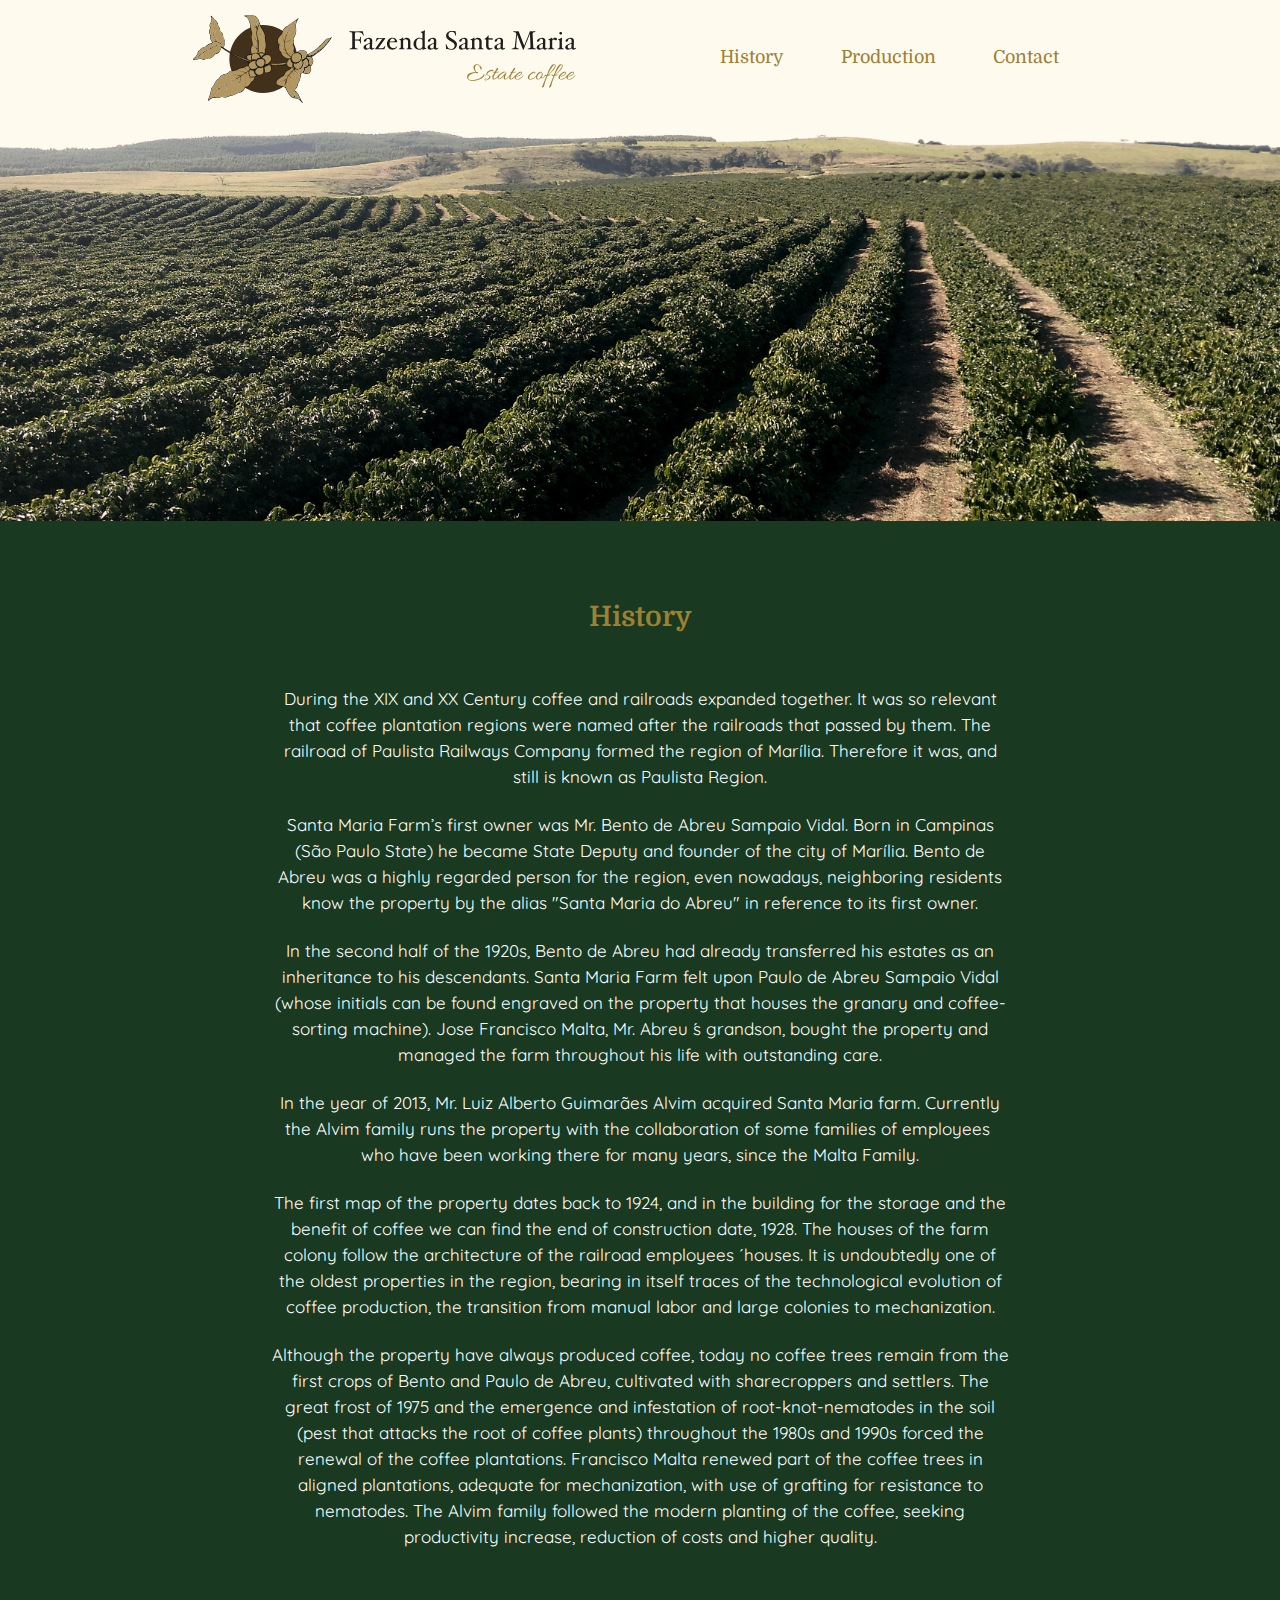
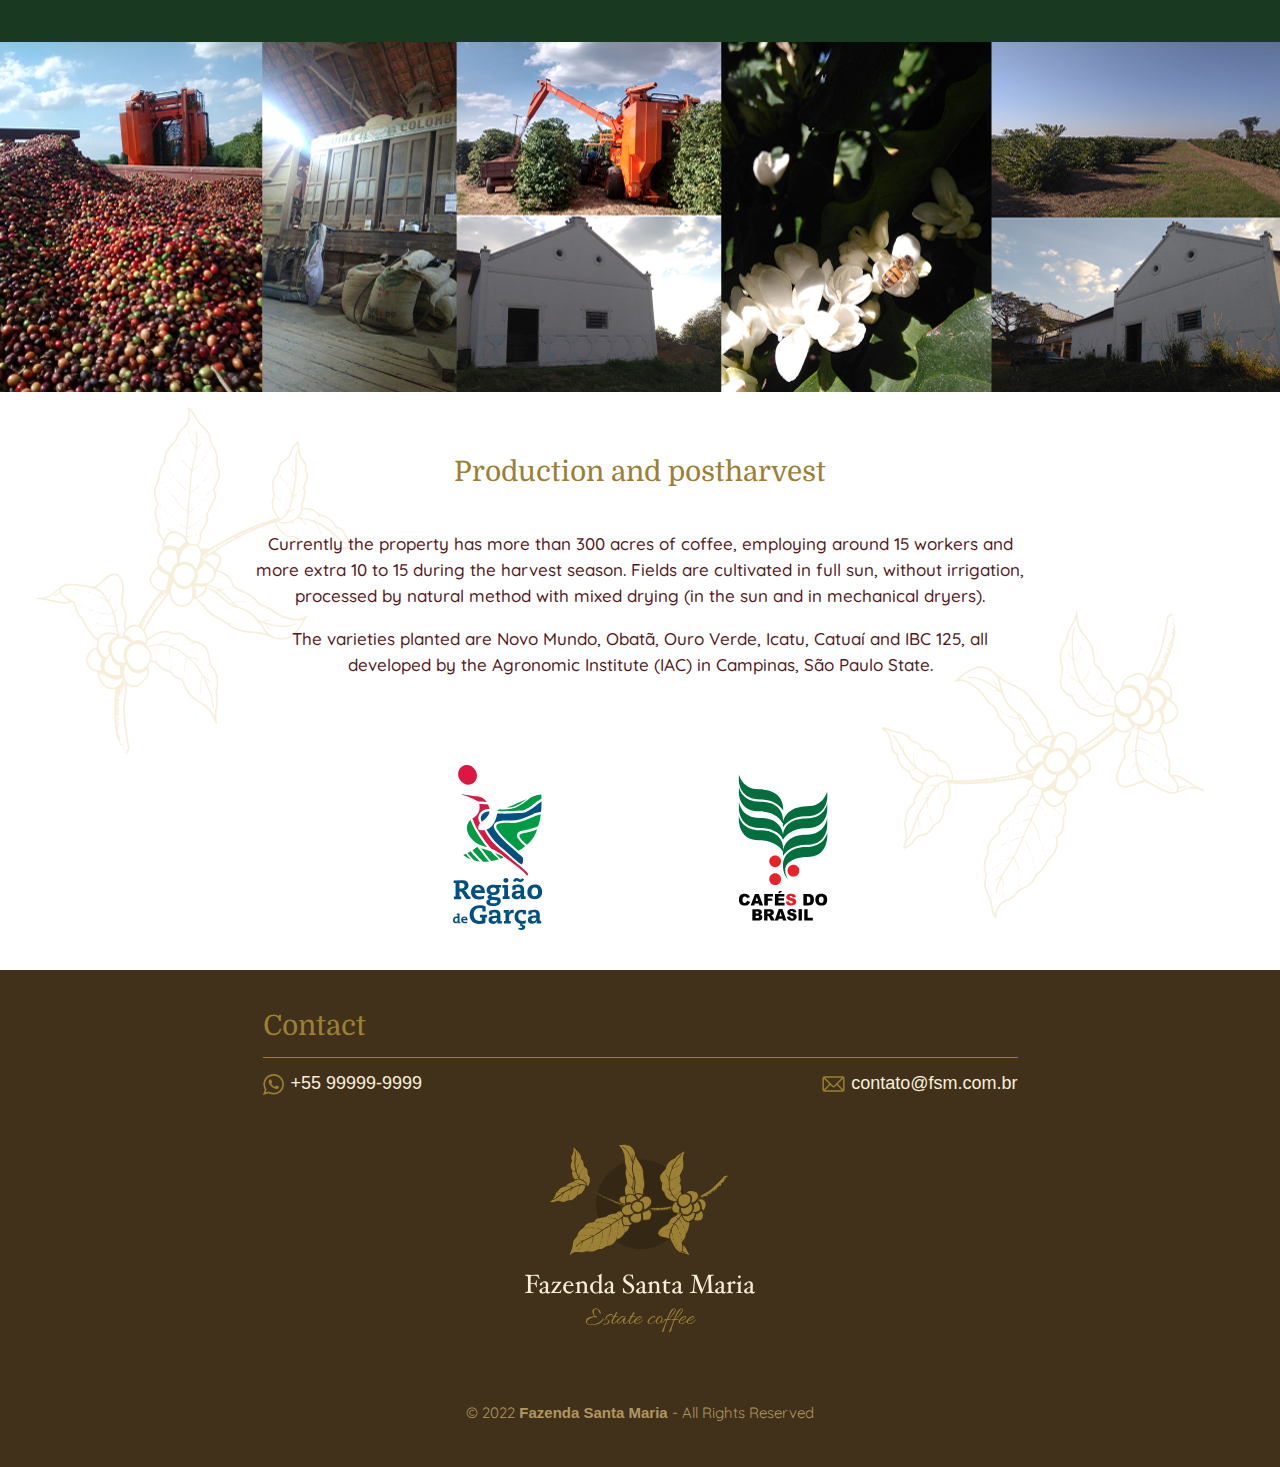
==== commit e164ff2c: "change carousel image" ====
--- a/home.html
+++ b/home.html
@@ -4,7 +4,6 @@
   <meta charset="UTF-8">
   <meta http-equiv="X-UA-Compatible" content="IE=edge">
   <meta name="viewport" content="width=device-width, initial-scale=1.0">
-  <!-- <link rel="stylesheet" href="https://cdnjs.cloudflare.com/ajax/libs/glider-js/1.6.6/glider.min.css" integrity="sha512-YM6sLXVMZqkCspZoZeIPGXrhD9wxlxEF7MzniuvegURqrTGV2xTfqq1v9FJnczH+5OGFl5V78RgHZGaK34ylVg==" crossorigin="anonymous" referrerpolicy="no-referrer" /> -->
   <link rel="stylesheet" type="text/css" href="./assets/main.css" media="screen" />
   <title>Fazenda Santa Maria</title>
 </head>
